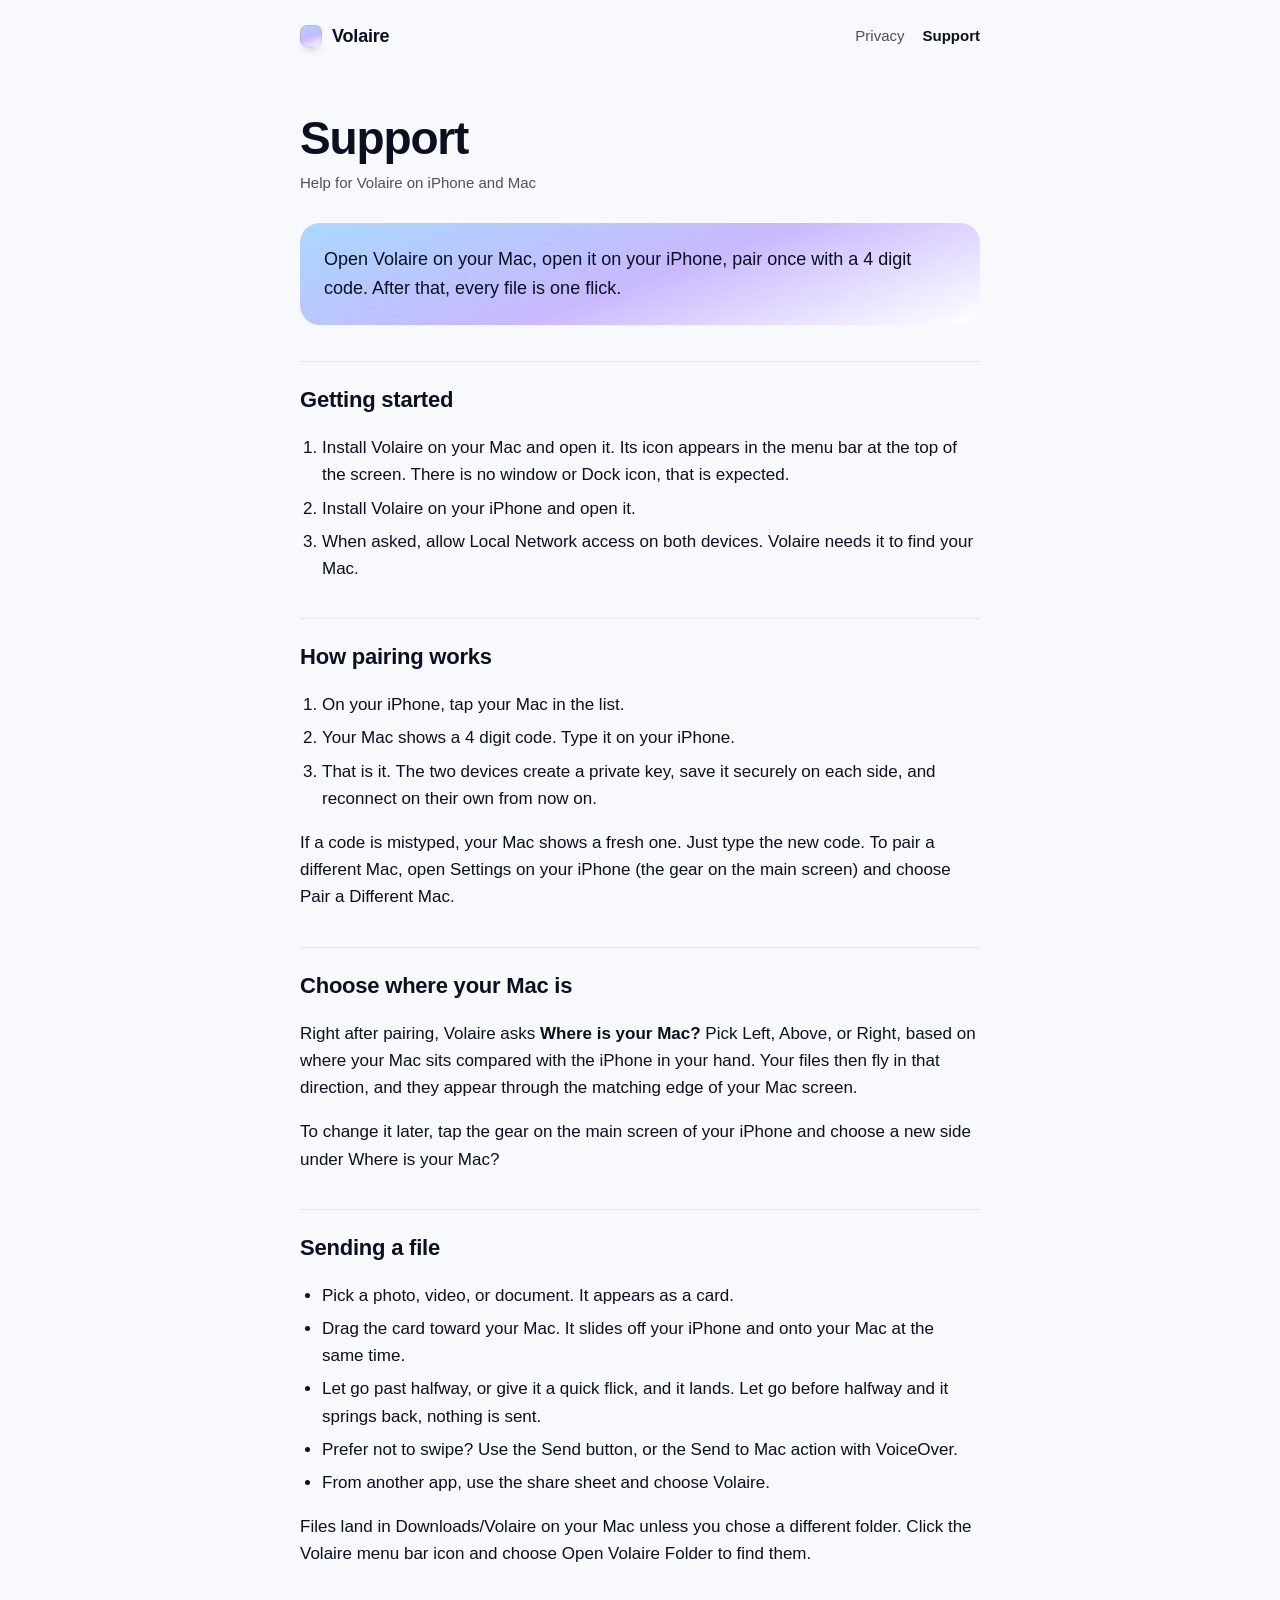
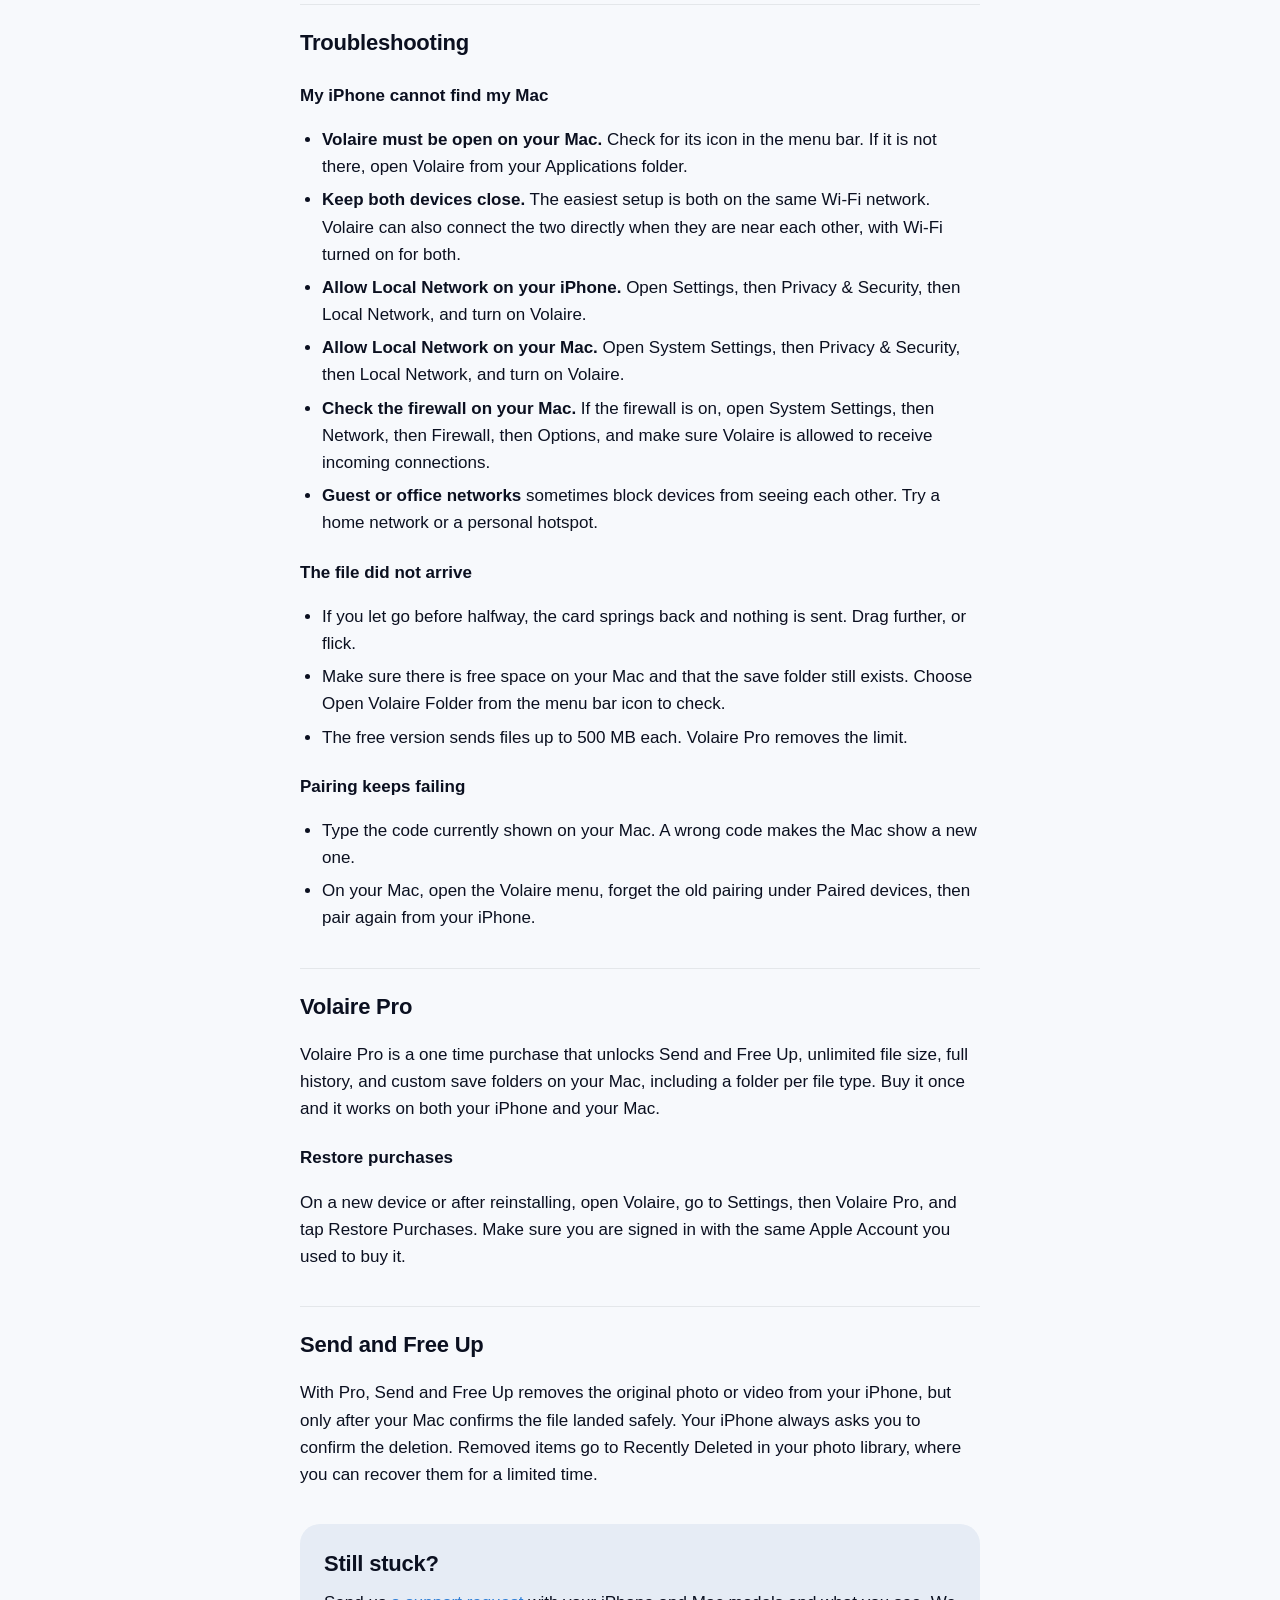
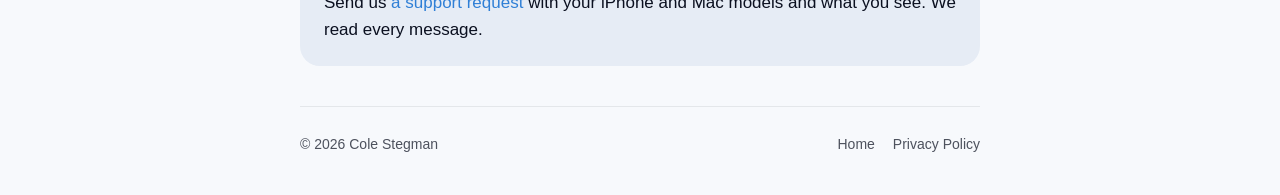
==== support.html @ 1eea2919 "Volaire site: privacy policy and support Co-Authored-By: Claude Opus 5.5 <noreply@anthropic.com>" ====
<!doctype html>
<html lang="en">
<head>
  <meta charset="utf-8">
  <meta name="viewport" content="width=device-width, initial-scale=1">
  <title>Volaire Support</title>
  <meta name="description" content="Volaire support. Pairing, troubleshooting, choosing where your Mac is, and restoring purchases.">
  <meta name="color-scheme" content="light dark">
  <meta name="theme-color" content="#F7F9FC" media="(prefers-color-scheme: light)">
  <meta name="theme-color" content="#0B1020" media="(prefers-color-scheme: dark)">
  <link rel="stylesheet" href="style.css">
</head>
<body>
  <div class="wrap">
    <header class="top">
      <a class="brand" href="./"><span class="mark" aria-hidden="true"></span>Volaire</a>
      <nav aria-label="Site">
        <a href="privacy.html">Privacy</a>
        <a href="support.html" aria-current="page">Support</a>
      </nav>
    </header>

    <main class="doc">
      <h1>Support</h1>
      <p class="meta">Help for Volaire on iPhone and Mac</p>

      <p class="summary">Open Volaire on your Mac, open it on your iPhone, pair once with a 4 digit code. After that, every file is one flick.</p>

      <h2>Getting started</h2>
      <ol>
        <li>Install Volaire on your Mac and open it. Its icon appears in the menu bar at the top of the screen. There is no window or Dock icon, that is expected.</li>
        <li>Install Volaire on your iPhone and open it.</li>
        <li>When asked, allow Local Network access on both devices. Volaire needs it to find your Mac.</li>
      </ol>

      <h2>How pairing works</h2>
      <ol>
        <li>On your iPhone, tap your Mac in the list.</li>
        <li>Your Mac shows a 4 digit code. Type it on your iPhone.</li>
        <li>That is it. The two devices create a private key, save it securely on each side, and reconnect on their own from now on.</li>
      </ol>
      <p>If a code is mistyped, your Mac shows a fresh one. Just type the new code. To pair a different Mac, open Settings on your iPhone (the gear on the main screen) and choose Pair a Different Mac.</p>

      <h2>Choose where your Mac is</h2>
      <p>Right after pairing, Volaire asks <strong>Where is your Mac?</strong> Pick Left, Above, or Right, based on where your Mac sits compared with the iPhone in your hand. Your files then fly in that direction, and they appear through the matching edge of your Mac screen.</p>
      <p>To change it later, tap the gear on the main screen of your iPhone and choose a new side under Where is your Mac?</p>

      <h2>Sending a file</h2>
      <ul>
        <li>Pick a photo, video, or document. It appears as a card.</li>
        <li>Drag the card toward your Mac. It slides off your iPhone and onto your Mac at the same time.</li>
        <li>Let go past halfway, or give it a quick flick, and it lands. Let go before halfway and it springs back, nothing is sent.</li>
        <li>Prefer not to swipe? Use the Send button, or the Send to Mac action with VoiceOver.</li>
        <li>From another app, use the share sheet and choose Volaire.</li>
      </ul>
      <p>Files land in Downloads/Volaire on your Mac unless you chose a different folder. Click the Volaire menu bar icon and choose Open Volaire Folder to find them.</p>

      <h2>Troubleshooting</h2>
      <h3>My iPhone cannot find my Mac</h3>
      <ul>
        <li><strong>Volaire must be open on your Mac.</strong> Check for its icon in the menu bar. If it is not there, open Volaire from your Applications folder.</li>
        <li><strong>Keep both devices close.</strong> The easiest setup is both on the same Wi-Fi network. Volaire can also connect the two directly when they are near each other, with Wi-Fi turned on for both.</li>
        <li><strong>Allow Local Network on your iPhone.</strong> Open Settings, then Privacy &amp; Security, then Local Network, and turn on Volaire.</li>
        <li><strong>Allow Local Network on your Mac.</strong> Open System Settings, then Privacy &amp; Security, then Local Network, and turn on Volaire.</li>
        <li><strong>Check the firewall on your Mac.</strong> If the firewall is on, open System Settings, then Network, then Firewall, then Options, and make sure Volaire is allowed to receive incoming connections.</li>
        <li><strong>Guest or office networks</strong> sometimes block devices from seeing each other. Try a home network or a personal hotspot.</li>
      </ul>

      <h3>The file did not arrive</h3>
      <ul>
        <li>If you let go before halfway, the card springs back and nothing is sent. Drag further, or flick.</li>
        <li>Make sure there is free space on your Mac and that the save folder still exists. Choose Open Volaire Folder from the menu bar icon to check.</li>
        <li>The free version sends files up to 500 MB each. Volaire Pro removes the limit.</li>
      </ul>

      <h3>Pairing keeps failing</h3>
      <ul>
        <li>Type the code currently shown on your Mac. A wrong code makes the Mac show a new one.</li>
        <li>On your Mac, open the Volaire menu, forget the old pairing under Paired devices, then pair again from your iPhone.</li>
      </ul>

      <h2>Volaire Pro</h2>
      <p>Volaire Pro is a one time purchase that unlocks Send and Free Up, unlimited file size, full history, and custom save folders on your Mac, including a folder per file type. Buy it once and it works on both your iPhone and your Mac.</p>
      <h3>Restore purchases</h3>
      <p>On a new device or after reinstalling, open Volaire, go to Settings, then Volaire Pro, and tap Restore Purchases. Make sure you are signed in with the same Apple Account you used to buy it.</p>

      <h2>Send and Free Up</h2>
      <p>With Pro, Send and Free Up removes the original photo or video from your iPhone, but only after your Mac confirms the file landed safely. Your iPhone always asks you to confirm the deletion. Removed items go to Recently Deleted in your photo library, where you can recover them for a limited time.</p>

      <div class="contact">
        <h2 style="border:0;margin-top:0;padding-top:0">Still stuck?</h2>
        <p>Send us <a href="https://github.com/bearandhati-oss/volaire-site/issues/new">a support request</a> with your iPhone and Mac models and what you see. We read every message.</p>
      </div>
    </main>

    <footer>
      <span>&copy; 2026 Cole Stegman</span>
      <nav aria-label="Legal">
        <a href="./">Home</a>
        <a href="privacy.html">Privacy Policy</a>
      </nav>
    </footer>
  </div>
</body>
</html>
---- style.css ----
:root {
  --air: #F7F9FC;
  --ink: #0B1020;
  --ink-soft: rgba(11, 16, 32, 0.72);
  --sky: #2F7FD6;
  --sky-bright: #4FA8FF;
  --mist: #E6ECF5;
  --line: rgba(11, 16, 32, 0.08);
  --card: rgba(255, 255, 255, 0.62);
  --aura: linear-gradient(160deg, #A8D8FF 0%, #C9B8FF 52%, #FFFFFF 100%);
  --tile-shadow: 0 40px 60px -28px rgba(11, 16, 32, 0.28);
  color-scheme: light dark;
}

@media (prefers-color-scheme: dark) {
  :root {
    --air: #0B1020;
    --ink: #F2F5FA;
    --ink-soft: rgba(242, 245, 250, 0.74);
    --sky: #6CB8FF;
    --sky-bright: #6CB8FF;
    --mist: #1A2236;
    --line: rgba(242, 245, 250, 0.10);
    --card: rgba(26, 34, 54, 0.66);
    --aura: linear-gradient(160deg, #2A4A8F 0%, #4B3A8F 52%, #0B1020 100%);
    --tile-shadow: 0 40px 60px -28px rgba(0, 0, 0, 0.7);
  }
}

* { box-sizing: border-box; }

html { -webkit-text-size-adjust: 100%; }

body {
  margin: 0;
  background: var(--air);
  color: var(--ink);
  font-family: -apple-system, BlinkMacSystemFont, "SF Pro Text", "SF Pro Display", "Helvetica Neue", Helvetica, Arial, sans-serif;
  font-size: 17px;
  line-height: 1.6;
  -webkit-font-smoothing: antialiased;
}

a { color: var(--sky); text-decoration: none; }
a:hover, a:focus-visible { text-decoration: underline; text-underline-offset: 3px; }

.wrap { max-width: 720px; margin: 0 auto; padding: 0 20px; }

/* Header */
.top {
  display: flex;
  align-items: center;
  justify-content: space-between;
  padding: 22px 0;
}
.brand {
  display: inline-flex;
  align-items: center;
  gap: 10px;
  font-weight: 600;
  font-size: 18px;
  color: var(--ink);
  letter-spacing: -0.01em;
}
.brand:hover { text-decoration: none; }
.mark {
  width: 22px;
  height: 22px;
  border-radius: 7px;
  background: var(--aura);
  box-shadow: 0 6px 10px -6px rgba(11, 16, 32, 0.4), inset 0 0 0 1px var(--line);
}
.top nav { display: flex; gap: 18px; font-size: 15px; }
.top nav a { color: var(--ink-soft); }
.top nav a[aria-current="page"] { color: var(--ink); font-weight: 600; }

/* Hero */
.hero {
  position: relative;
  overflow: hidden;
  background: var(--aura);
  border-radius: 28px;
  padding: 72px 28px 64px;
  margin: 8px 0 40px;
  text-align: center;
}
.tile {
  width: 92px;
  height: 92px;
  margin: 0 auto 40px;
  border-radius: 26px;
  background: linear-gradient(180deg, rgba(255, 255, 255, 0.95), rgba(255, 255, 255, 0.55));
  box-shadow: var(--tile-shadow), inset 0 0 0 1px rgba(255, 255, 255, 0.6);
  animation: float 6s ease-in-out infinite;
}
@media (prefers-color-scheme: dark) {
  .tile {
    background: linear-gradient(180deg, rgba(242, 245, 250, 0.9), rgba(168, 216, 255, 0.45));
  }
}
@keyframes float {
  0%, 100% { transform: translateY(0); }
  50% { transform: translateY(-10px); }
}
@media (prefers-reduced-motion: reduce) {
  .tile { animation: none; }
}
.hero h1 {
  margin: 0;
  font-family: -apple-system, BlinkMacSystemFont, "SF Pro Display", "Helvetica Neue", Helvetica, Arial, sans-serif;
  font-size: clamp(44px, 10vw, 72px);
  font-weight: 600;
  letter-spacing: -0.03em;
  line-height: 1.05;
}
.tagline {
  margin: 10px 0 0;
  font-size: clamp(20px, 4.5vw, 26px);
  font-weight: 500;
  color: var(--ink-soft);
  letter-spacing: -0.01em;
}
.lede {
  max-width: 520px;
  margin: 28px auto 0;
  font-size: 18px;
}
.platforms {
  margin: 22px 0 0;
  font-size: 14px;
  color: var(--ink-soft);
  letter-spacing: 0.02em;
}

/* Cards */
.cards {
  display: grid;
  grid-template-columns: repeat(auto-fit, minmax(200px, 1fr));
  gap: 14px;
  margin-bottom: 40px;
}
.card {
  background: var(--mist);
  border-radius: 20px;
  padding: 20px 22px;
}
.card h3 { margin: 0 0 6px; font-size: 17px; font-weight: 600; }
.card p { margin: 0; font-size: 15px; color: var(--ink-soft); }

/* Document pages */
.doc { padding: 16px 0 40px; }
.doc h1 {
  font-family: -apple-system, BlinkMacSystemFont, "SF Pro Display", "Helvetica Neue", Helvetica, Arial, sans-serif;
  font-size: clamp(34px, 7vw, 46px);
  font-weight: 600;
  letter-spacing: -0.025em;
  line-height: 1.1;
  margin: 24px 0 8px;
}
.doc .meta { color: var(--ink-soft); font-size: 15px; margin: 0 0 28px; }
.doc .summary {
  background: var(--aura);
  border-radius: 20px;
  padding: 22px 24px;
  margin: 0 0 32px;
  font-size: 18px;
  font-weight: 500;
}
.doc h2 {
  font-size: 22px;
  font-weight: 600;
  letter-spacing: -0.01em;
  margin: 36px 0 8px;
  padding-top: 20px;
  border-top: 1px solid var(--line);
}
.doc h3 { font-size: 17px; font-weight: 600; margin: 22px 0 4px; }
.doc ul, .doc ol { padding-left: 22px; }
.doc li { margin: 6px 0; }
.doc code {
  font-family: ui-monospace, "SF Mono", Menlo, monospace;
  font-size: 0.92em;
  background: var(--mist);
  padding: 1px 6px;
  border-radius: 6px;
}
.contact {
  background: var(--mist);
  border-radius: 20px;
  padding: 22px 24px;
  margin-top: 36px;
}
.contact p { margin: 0; }

/* Footer */
footer {
  border-top: 1px solid var(--line);
  padding: 26px 0 40px;
  font-size: 14px;
  color: var(--ink-soft);
  display: flex;
  flex-wrap: wrap;
  gap: 8px 20px;
  justify-content: space-between;
}
footer nav { display: flex; gap: 18px; }
footer a { color: var(--ink-soft); }

@media (max-width: 480px) {
  body { font-size: 16px; }
  .wrap { padding: 0 16px; }
  .hero { padding: 56px 20px 48px; border-radius: 24px; }
  .tile { width: 76px; height: 76px; border-radius: 22px; margin-bottom: 32px; }
  .top nav { gap: 14px; }
}
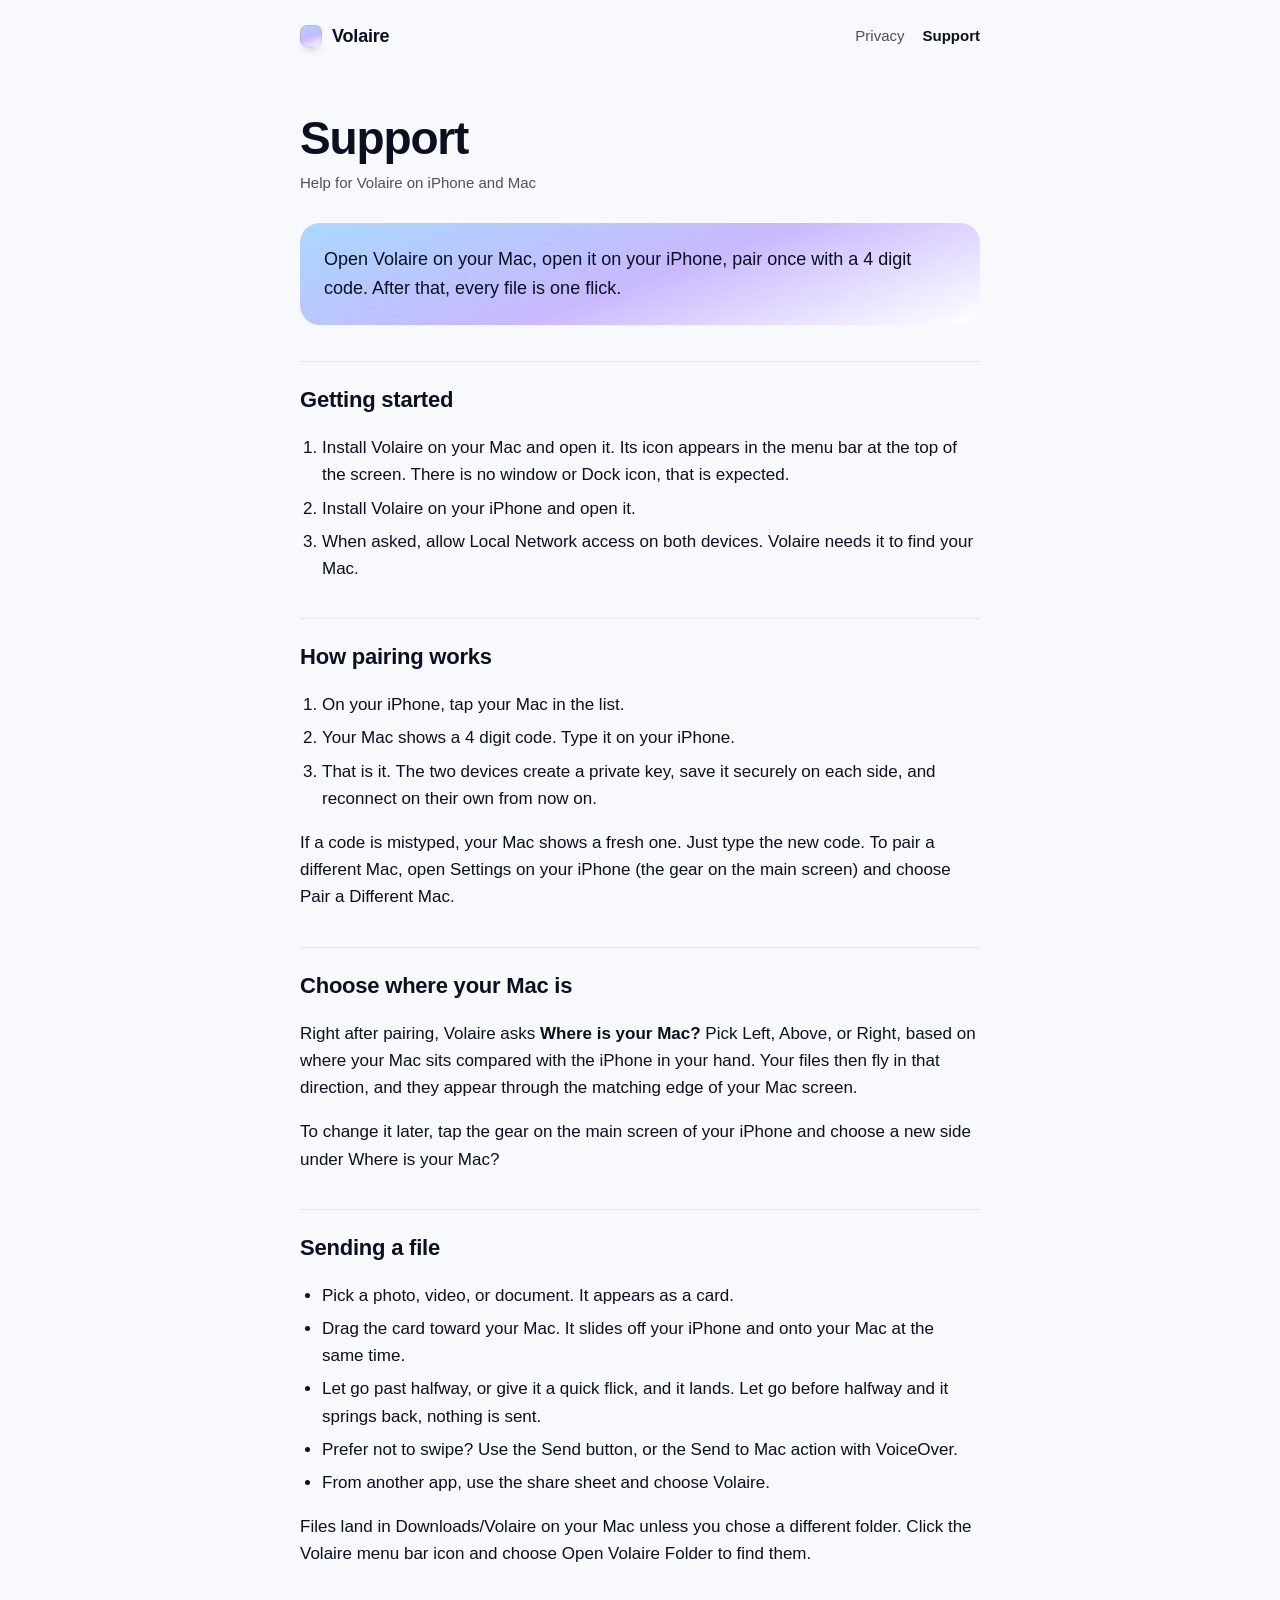
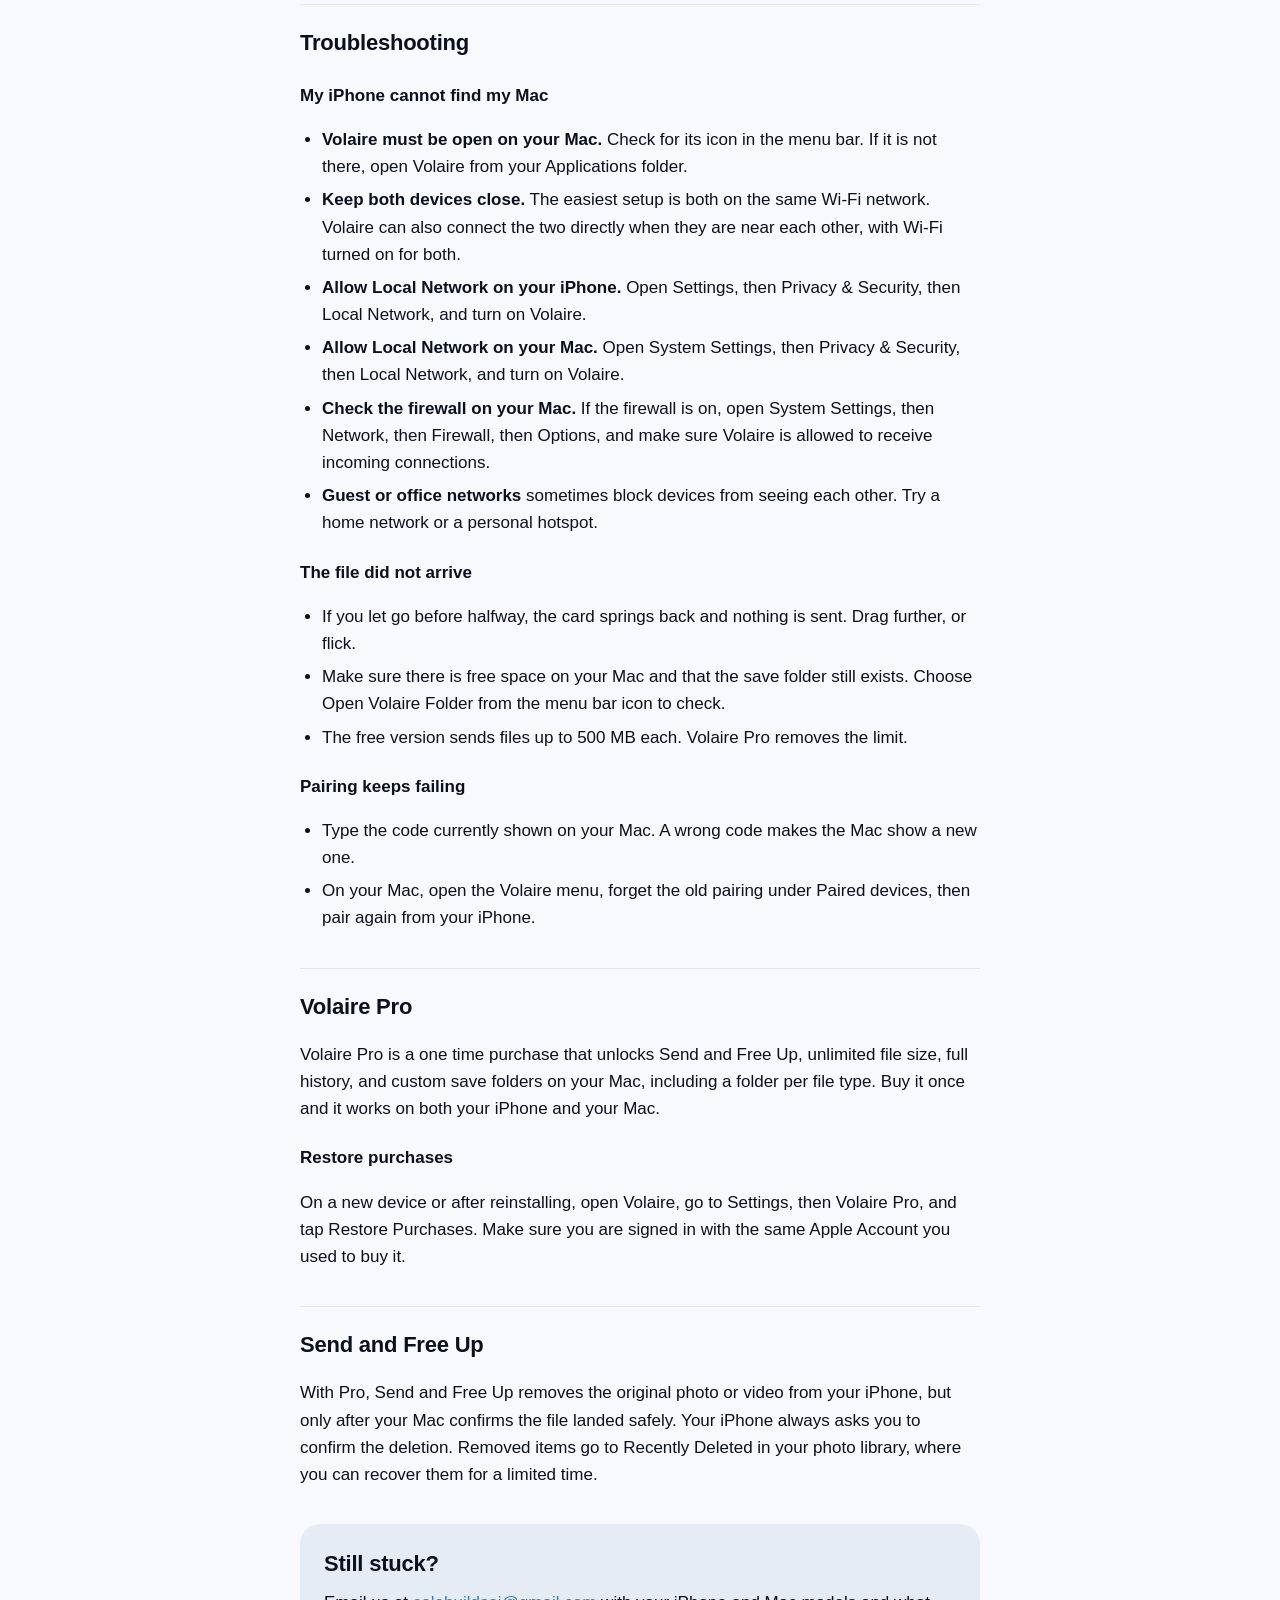
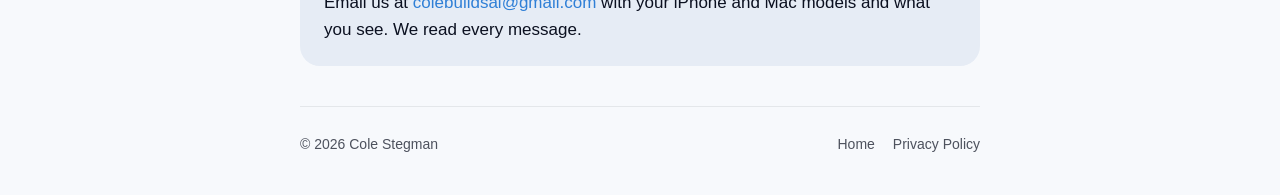
==== commit f1e51e01: "Support email: colebuildsai@gmail.com Co-Authored-By: Claude Opus 5.5 <noreply@anthropic.com>" ====
--- a/support.html
+++ b/support.html
@@ -89,7 +89,7 @@
 
       <div class="contact">
         <h2 style="border:0;margin-top:0;padding-top:0">Still stuck?</h2>
-        <p>Send us <a href="https://github.com/bearandhati-oss/volaire-site/issues/new">a support request</a> with your iPhone and Mac models and what you see. We read every message.</p>
+        <p>Email us at <a href="mailto:colebuildsai@gmail.com?subject=Volaire%20support">colebuildsai@gmail.com</a> with your iPhone and Mac models and what you see. We read every message.</p>
       </div>
     </main>
 
